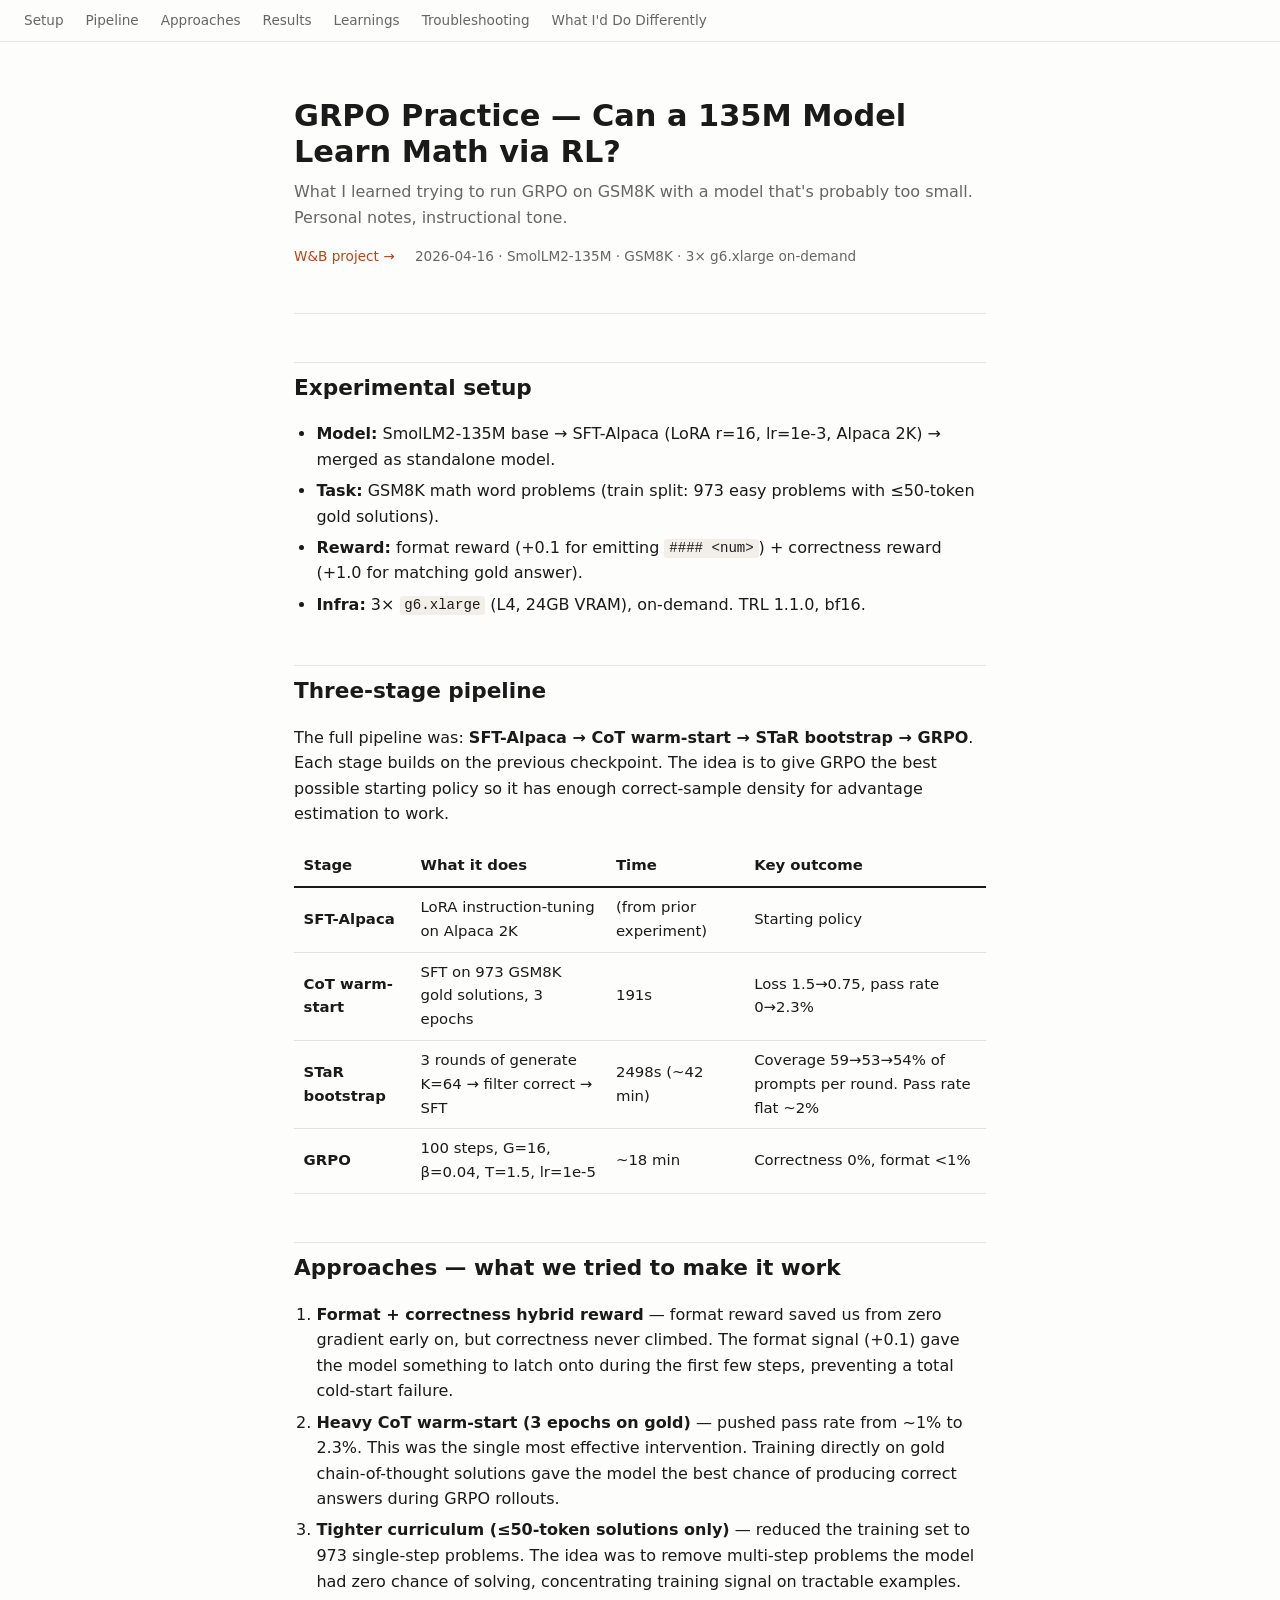
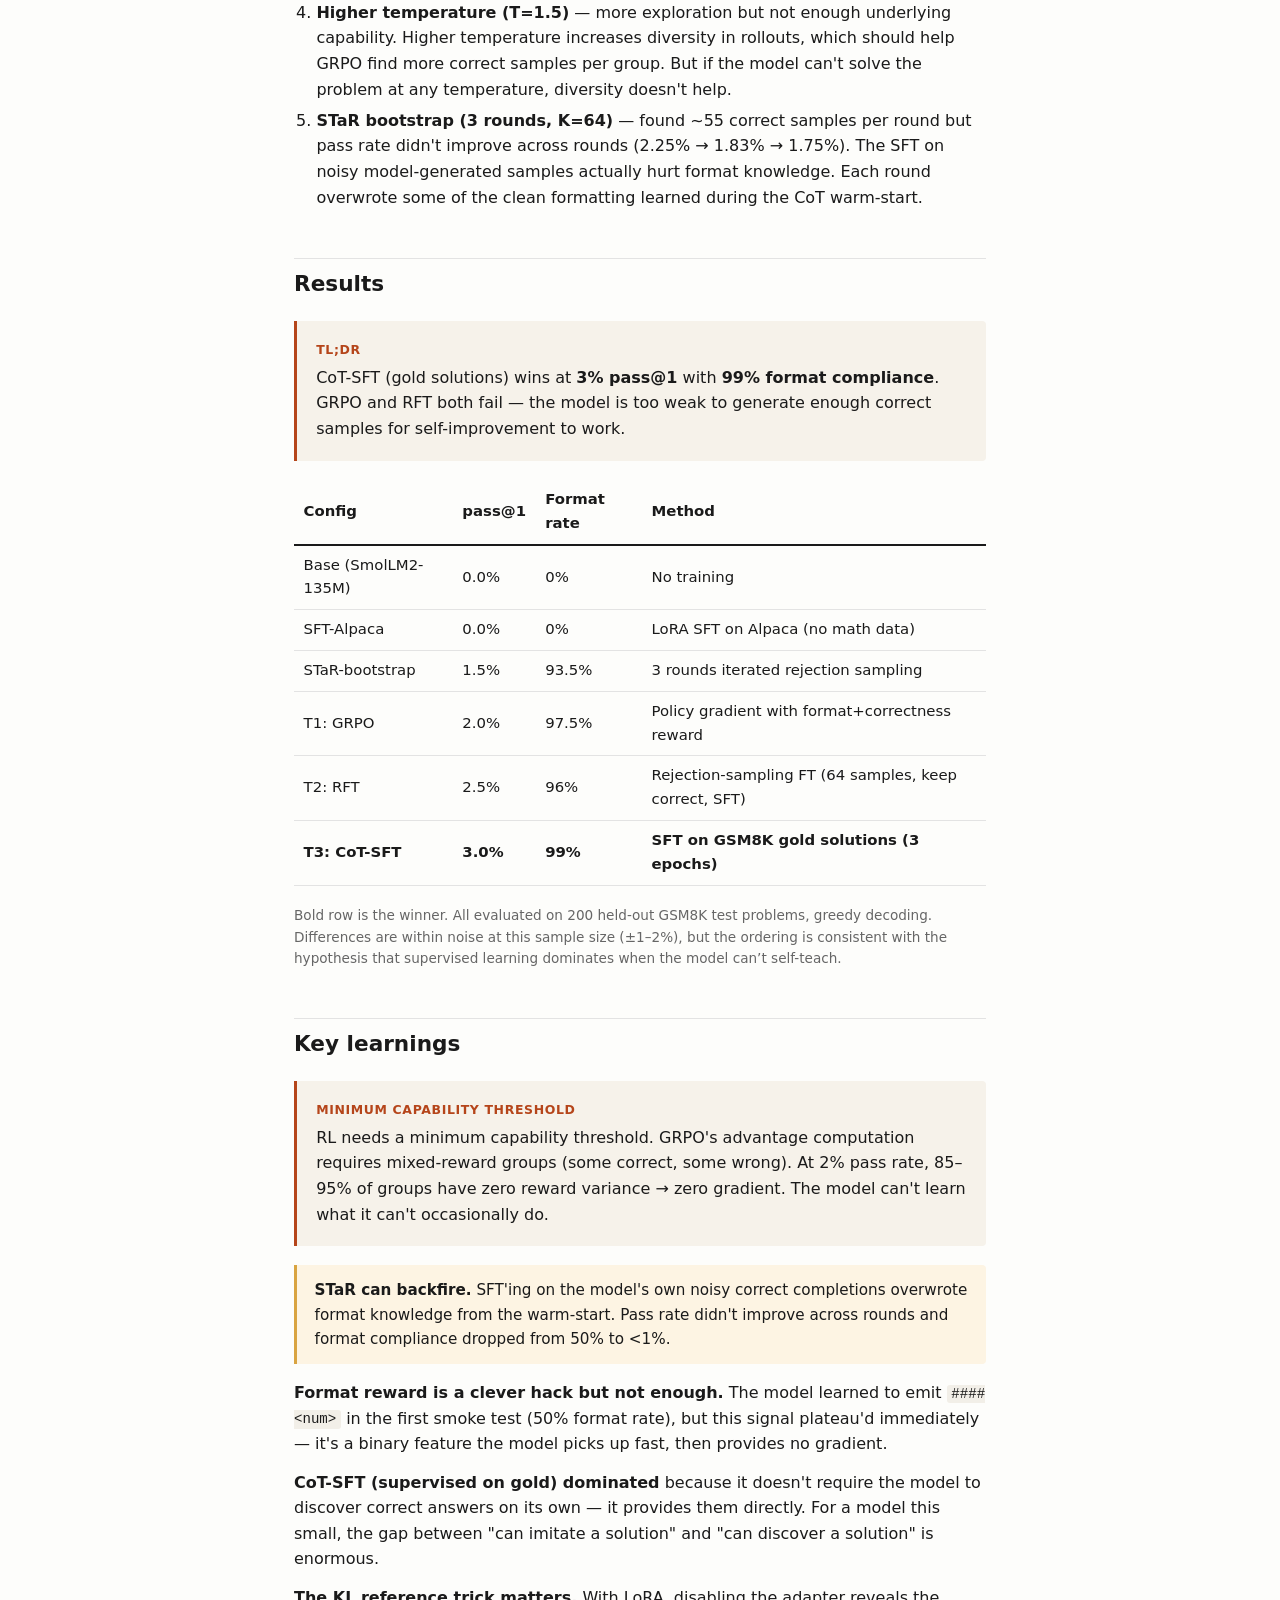
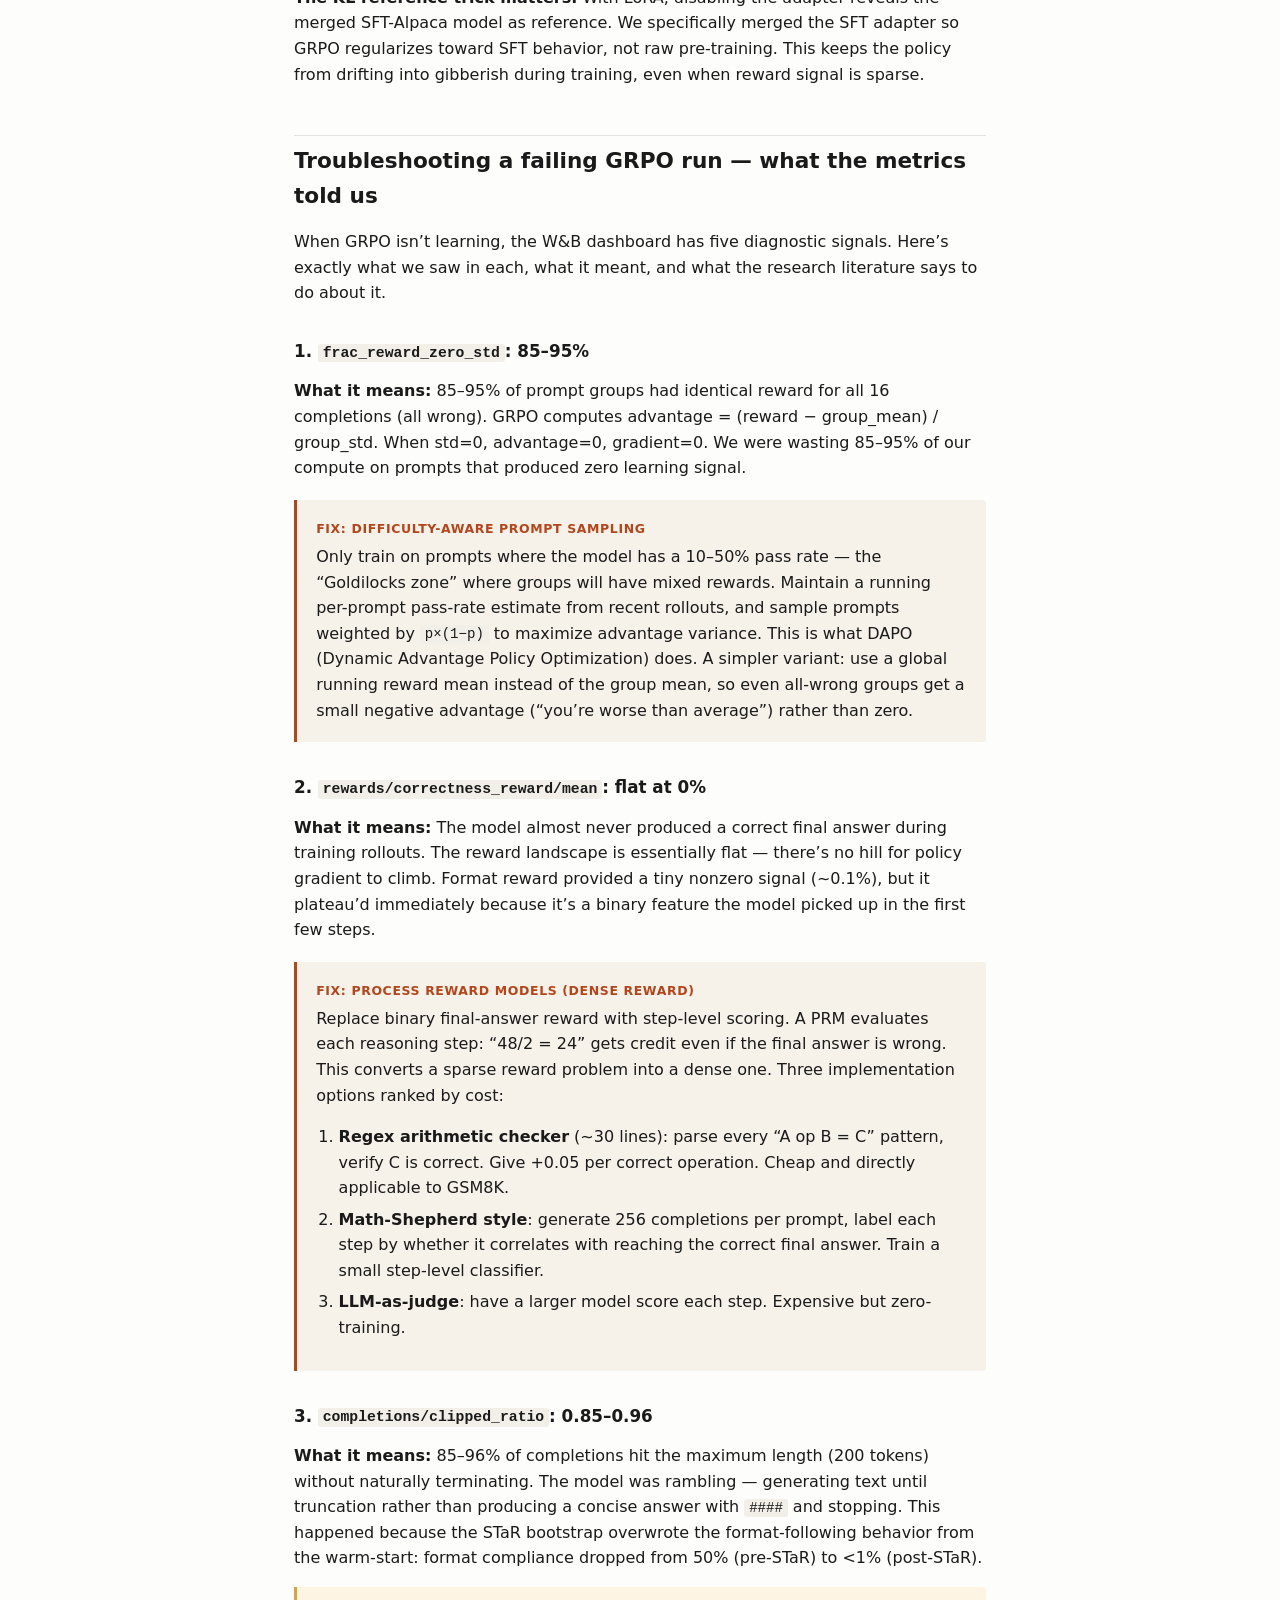
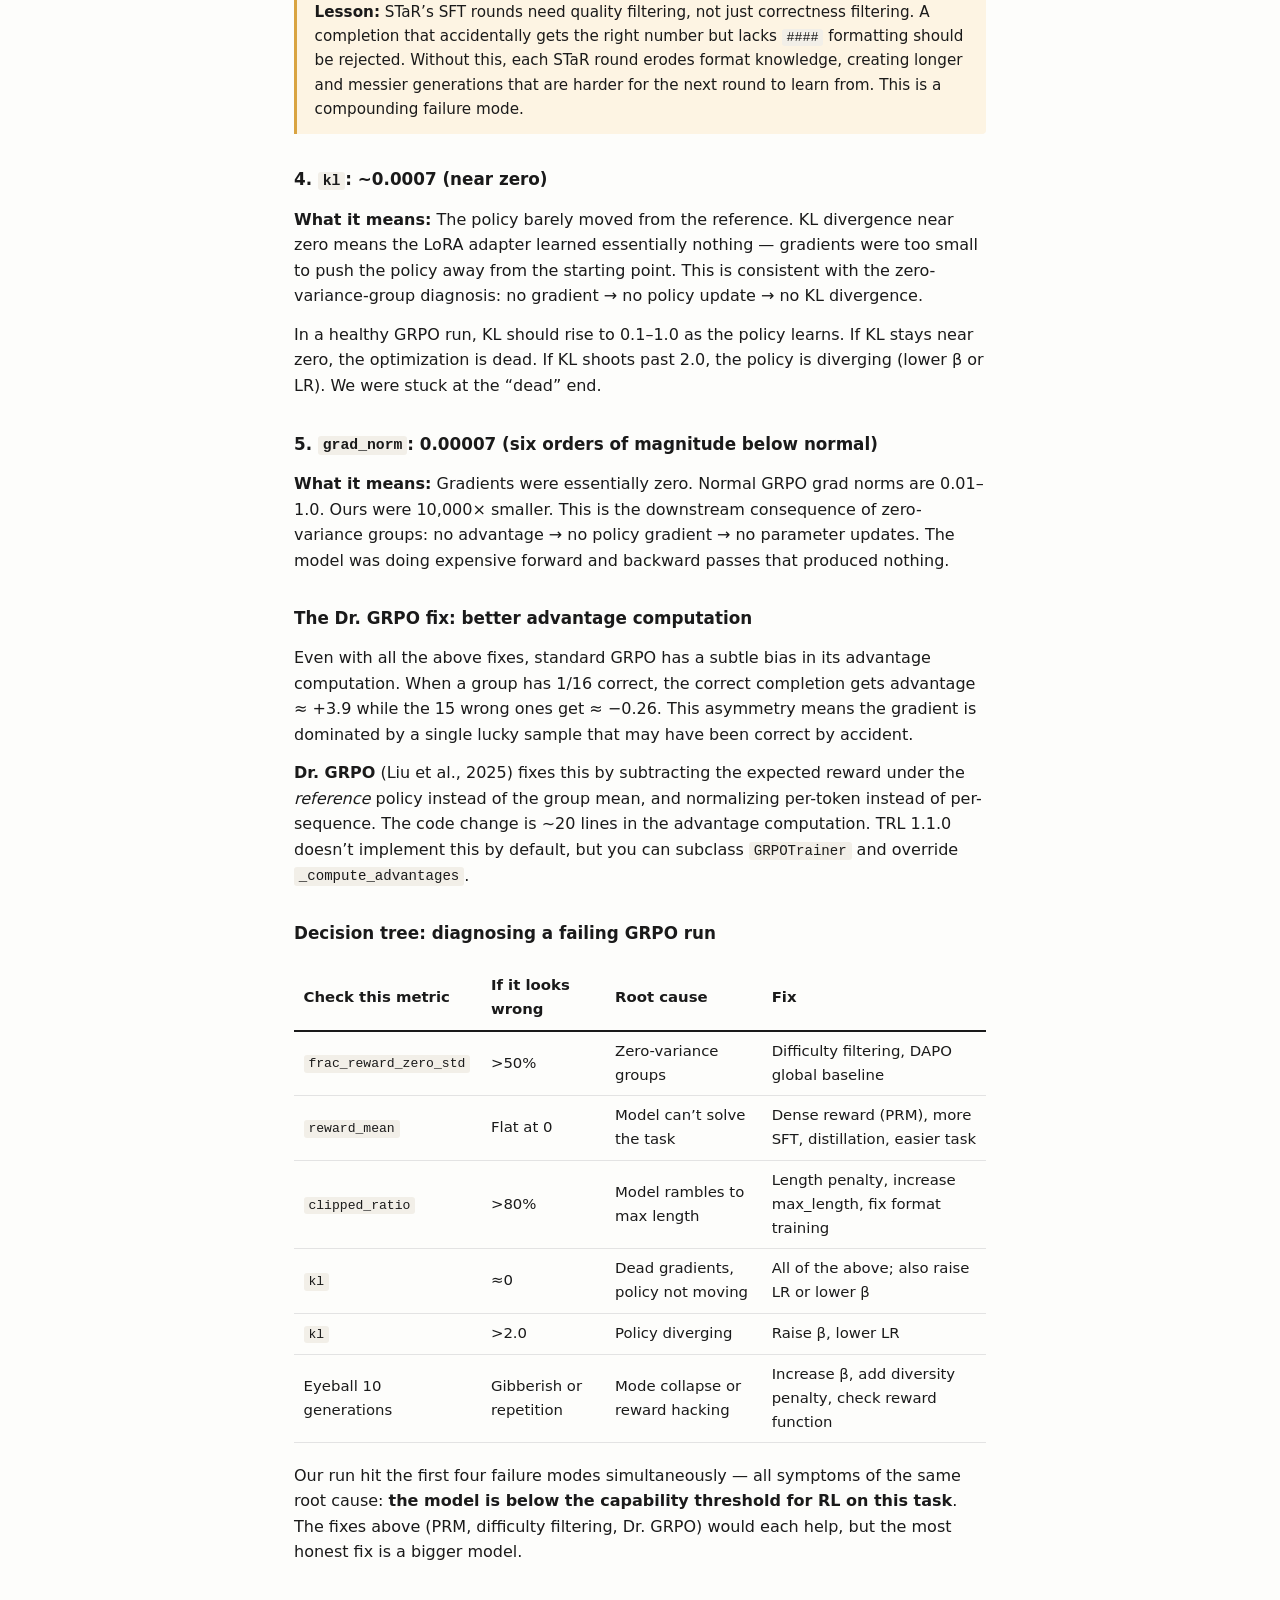
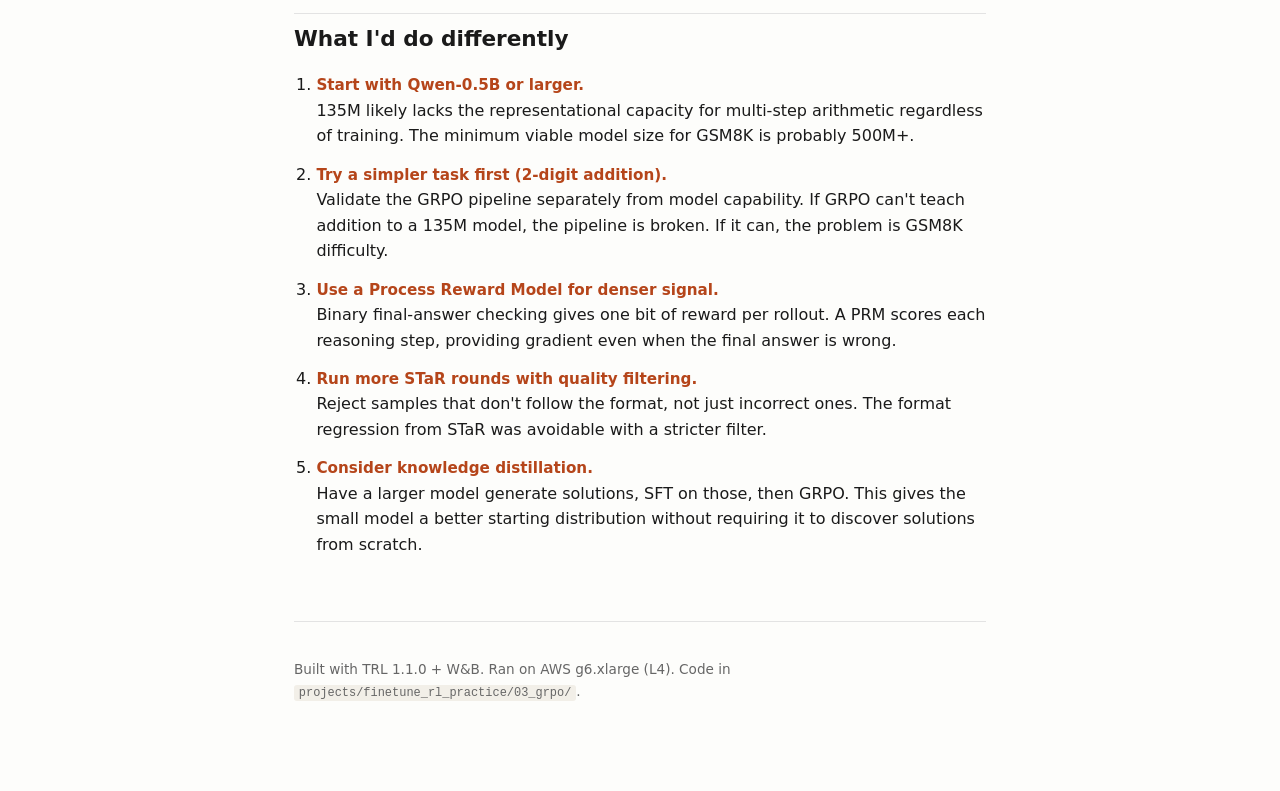
==== docs/index.html @ f8fed6de "Deploy GRPO practice writeup Can a 135M model learn math via GRPO? Spoiler: not really. Writeup with" ====
<!DOCTYPE html>
<html lang="en">
<head>
<meta charset="UTF-8">
<meta name="viewport" content="width=device-width, initial-scale=1.0">
<title>GRPO Practice — Can a 135M Model Learn Math via RL?</title>
<link rel="stylesheet" href="style.css">
</head>
<body>

<nav>
  <a href="#setup">Setup</a>
  <a href="#pipeline">Pipeline</a>
  <a href="#approaches">Approaches</a>
  <a href="#results">Results</a>
  <a href="#learnings">Learnings</a>
  <a href="#troubleshoot">Troubleshooting</a>
  <a href="#next">What I'd Do Differently</a>
</nav>

<main>

<header class="hero">
  <h1>GRPO Practice — Can a 135M Model Learn Math via RL?</h1>
  <p class="tagline">What I learned trying to run GRPO on GSM8K with a model that's probably too small. Personal notes, instructional tone.</p>
  <p class="meta">
    <a href="https://wandb.ai/hiremath-sujai1/grpo-practice" target="_blank">W&amp;B project &rarr;</a>
    <span>2026-04-16 &middot; SmolLM2-135M &middot; GSM8K &middot; 3&times; g6.xlarge on-demand</span>
  </p>
</header>

<section id="setup">
  <h2>Experimental setup</h2>
  <ul>
    <li><strong>Model:</strong> SmolLM2-135M base &rarr; SFT-Alpaca (LoRA r=16, lr=1e-3, Alpaca 2K) &rarr; merged as standalone model.</li>
    <li><strong>Task:</strong> GSM8K math word problems (train split: 973 easy problems with &le;50-token gold solutions).</li>
    <li><strong>Reward:</strong> format reward (+0.1 for emitting <code>#### &lt;num&gt;</code>) + correctness reward (+1.0 for matching gold answer).</li>
    <li><strong>Infra:</strong> 3&times; <code>g6.xlarge</code> (L4, 24GB VRAM), on-demand. TRL 1.1.0, bf16.</li>
  </ul>
</section>

<section id="pipeline">
  <h2>Three-stage pipeline</h2>

  <p>The full pipeline was: <strong>SFT-Alpaca &rarr; CoT warm-start &rarr; STaR bootstrap &rarr; GRPO</strong>. Each stage builds on the previous checkpoint. The idea is to give GRPO the best possible starting policy so it has enough correct-sample density for advantage estimation to work.</p>

  <table>
    <thead>
      <tr>
        <th>Stage</th>
        <th>What it does</th>
        <th>Time</th>
        <th>Key outcome</th>
      </tr>
    </thead>
    <tbody>
      <tr>
        <td><strong>SFT-Alpaca</strong></td>
        <td>LoRA instruction-tuning on Alpaca 2K</td>
        <td>(from prior experiment)</td>
        <td>Starting policy</td>
      </tr>
      <tr>
        <td><strong>CoT warm-start</strong></td>
        <td>SFT on 973 GSM8K gold solutions, 3 epochs</td>
        <td>191s</td>
        <td>Loss 1.5&rarr;0.75, pass rate 0&rarr;2.3%</td>
      </tr>
      <tr>
        <td><strong>STaR bootstrap</strong></td>
        <td>3 rounds of generate K=64 &rarr; filter correct &rarr; SFT</td>
        <td>2498s (~42 min)</td>
        <td>Coverage 59&rarr;53&rarr;54% of prompts per round. Pass rate flat ~2%</td>
      </tr>
      <tr>
        <td><strong>GRPO</strong></td>
        <td>100 steps, G=16, &beta;=0.04, T=1.5, lr=1e-5</td>
        <td>~18 min</td>
        <td>Correctness 0%, format &lt;1%</td>
      </tr>
    </tbody>
  </table>
</section>

<section id="approaches">
  <h2>Approaches &mdash; what we tried to make it work</h2>

  <ol>
    <li>
      <strong>Format + correctness hybrid reward</strong> &mdash; format reward saved us from zero gradient early on, but correctness never climbed. The format signal (+0.1) gave the model something to latch onto during the first few steps, preventing a total cold-start failure.
    </li>
    <li>
      <strong>Heavy CoT warm-start (3 epochs on gold)</strong> &mdash; pushed pass rate from ~1% to 2.3%. This was the single most effective intervention. Training directly on gold chain-of-thought solutions gave the model the best chance of producing correct answers during GRPO rollouts.
    </li>
    <li>
      <strong>Tighter curriculum (&le;50-token solutions only)</strong> &mdash; reduced the training set to 973 single-step problems. The idea was to remove multi-step problems the model had zero chance of solving, concentrating training signal on tractable examples.
    </li>
    <li>
      <strong>Higher temperature (T=1.5)</strong> &mdash; more exploration but not enough underlying capability. Higher temperature increases diversity in rollouts, which should help GRPO find more correct samples per group. But if the model can't solve the problem at any temperature, diversity doesn't help.
    </li>
    <li>
      <strong>STaR bootstrap (3 rounds, K=64)</strong> &mdash; found ~55 correct samples per round but pass rate didn't improve across rounds (2.25% &rarr; 1.83% &rarr; 1.75%). The SFT on noisy model-generated samples actually hurt format knowledge. Each round overwrote some of the clean formatting learned during the CoT warm-start.
    </li>
  </ol>
</section>

<section id="results">
  <h2>Results</h2>

  <div class="callout">
    <p class="label">TL;DR</p>
    <p>CoT-SFT (gold solutions) wins at <strong>3% pass@1</strong> with <strong>99% format compliance</strong>. GRPO and RFT both fail &mdash; the model is too weak to generate enough correct samples for self-improvement to work.</p>
  </div>

  <table>
    <thead>
      <tr>
        <th>Config</th>
        <th>pass@1</th>
        <th>Format rate</th>
        <th>Method</th>
      </tr>
    </thead>
    <tbody>
      <tr>
        <td>Base (SmolLM2-135M)</td>
        <td>0.0%</td>
        <td>0%</td>
        <td>No training</td>
      </tr>
      <tr>
        <td>SFT-Alpaca</td>
        <td>0.0%</td>
        <td>0%</td>
        <td>LoRA SFT on Alpaca (no math data)</td>
      </tr>
      <tr>
        <td>STaR-bootstrap</td>
        <td>1.5%</td>
        <td>93.5%</td>
        <td>3 rounds iterated rejection sampling</td>
      </tr>
      <tr>
        <td>T1: GRPO</td>
        <td>2.0%</td>
        <td>97.5%</td>
        <td>Policy gradient with format+correctness reward</td>
      </tr>
      <tr>
        <td>T2: RFT</td>
        <td>2.5%</td>
        <td>96%</td>
        <td>Rejection-sampling FT (64 samples, keep correct, SFT)</td>
      </tr>
      <tr class="winner">
        <td>T3: CoT-SFT</td>
        <td><strong>3.0%</strong></td>
        <td><strong>99%</strong></td>
        <td>SFT on GSM8K gold solutions (3 epochs)</td>
      </tr>
    </tbody>
  </table>
  <p class="small">Bold row is the winner. All evaluated on 200 held-out GSM8K test problems, greedy decoding. Differences are within noise at this sample size (&plusmn;1&ndash;2%), but the ordering is consistent with the hypothesis that supervised learning dominates when the model can&rsquo;t self-teach.</p>
</section>

<section id="learnings">
  <h2>Key learnings</h2>

  <div class="callout">
    <p class="label">Minimum capability threshold</p>
    <p>RL needs a minimum capability threshold. GRPO's advantage computation requires mixed-reward groups (some correct, some wrong). At 2% pass rate, 85&ndash;95% of groups have zero reward variance &rarr; zero gradient. The model can't learn what it can't occasionally do.</p>
  </div>

  <div class="warn">
    <strong>STaR can backfire.</strong> SFT'ing on the model's own noisy correct completions overwrote format knowledge from the warm-start. Pass rate didn't improve across rounds and format compliance dropped from 50% to &lt;1%.
  </div>

  <p><strong>Format reward is a clever hack but not enough.</strong> The model learned to emit <code>#### &lt;num&gt;</code> in the first smoke test (50% format rate), but this signal plateau'd immediately &mdash; it's a binary feature the model picks up fast, then provides no gradient.</p>

  <p><strong>CoT-SFT (supervised on gold) dominated</strong> because it doesn't require the model to discover correct answers on its own &mdash; it provides them directly. For a model this small, the gap between "can imitate a solution" and "can discover a solution" is enormous.</p>

  <p><strong>The KL reference trick matters.</strong> With LoRA, disabling the adapter reveals the merged SFT-Alpaca model as reference. We specifically merged the SFT adapter so GRPO regularizes toward SFT behavior, not raw pre-training. This keeps the policy from drifting into gibberish during training, even when reward signal is sparse.</p>
</section>

<section id="troubleshoot">
  <h2>Troubleshooting a failing GRPO run &mdash; what the metrics told us</h2>

  <p>When GRPO isn&rsquo;t learning, the W&amp;B dashboard has five diagnostic signals. Here&rsquo;s exactly what we saw in each, what it meant, and what the research literature says to do about it.</p>

  <h3>1. <code>frac_reward_zero_std</code>: 85&ndash;95%</h3>
  <p><strong>What it means:</strong> 85&ndash;95% of prompt groups had identical reward for all 16 completions (all wrong). GRPO computes advantage = (reward &minus; group_mean) / group_std. When std=0, advantage=0, gradient=0. We were wasting 85&ndash;95% of our compute on prompts that produced zero learning signal.</p>
  <div class="callout">
    <p class="label">Fix: difficulty-aware prompt sampling</p>
    <p>Only train on prompts where the model has a 10&ndash;50% pass rate &mdash; the &ldquo;Goldilocks zone&rdquo; where groups will have mixed rewards. Maintain a running per-prompt pass-rate estimate from recent rollouts, and sample prompts weighted by <code>p&times;(1&minus;p)</code> to maximize advantage variance. This is what DAPO (Dynamic Advantage Policy Optimization) does. A simpler variant: use a global running reward mean instead of the group mean, so even all-wrong groups get a small negative advantage (&ldquo;you&rsquo;re worse than average&rdquo;) rather than zero.</p>
  </div>

  <h3>2. <code>rewards/correctness_reward/mean</code>: flat at 0%</h3>
  <p><strong>What it means:</strong> The model almost never produced a correct final answer during training rollouts. The reward landscape is essentially flat &mdash; there&rsquo;s no hill for policy gradient to climb. Format reward provided a tiny nonzero signal (~0.1%), but it plateau&rsquo;d immediately because it&rsquo;s a binary feature the model picked up in the first few steps.</p>
  <div class="callout">
    <p class="label">Fix: Process Reward Models (dense reward)</p>
    <p>Replace binary final-answer reward with step-level scoring. A PRM evaluates each reasoning step: &ldquo;48/2 = 24&rdquo; gets credit even if the final answer is wrong. This converts a sparse reward problem into a dense one. Three implementation options ranked by cost:</p>
    <ol>
      <li><strong>Regex arithmetic checker</strong> (~30 lines): parse every &ldquo;A op B = C&rdquo; pattern, verify C is correct. Give +0.05 per correct operation. Cheap and directly applicable to GSM8K.</li>
      <li><strong>Math-Shepherd style</strong>: generate 256 completions per prompt, label each step by whether it correlates with reaching the correct final answer. Train a small step-level classifier.</li>
      <li><strong>LLM-as-judge</strong>: have a larger model score each step. Expensive but zero-training.</li>
    </ol>
  </div>

  <h3>3. <code>completions/clipped_ratio</code>: 0.85&ndash;0.96</h3>
  <p><strong>What it means:</strong> 85&ndash;96% of completions hit the maximum length (200 tokens) without naturally terminating. The model was rambling &mdash; generating text until truncation rather than producing a concise answer with <code>####</code> and stopping. This happened because the STaR bootstrap overwrote the format-following behavior from the warm-start: format compliance dropped from 50% (pre-STaR) to &lt;1% (post-STaR).</p>
  <div class="warn">
    <strong>Lesson:</strong> STaR&rsquo;s SFT rounds need quality filtering, not just correctness filtering. A completion that accidentally gets the right number but lacks <code>####</code> formatting should be rejected. Without this, each STaR round erodes format knowledge, creating longer and messier generations that are harder for the next round to learn from. This is a compounding failure mode.
  </div>

  <h3>4. <code>kl</code>: ~0.0007 (near zero)</h3>
  <p><strong>What it means:</strong> The policy barely moved from the reference. KL divergence near zero means the LoRA adapter learned essentially nothing &mdash; gradients were too small to push the policy away from the starting point. This is consistent with the zero-variance-group diagnosis: no gradient &rarr; no policy update &rarr; no KL divergence.</p>
  <p>In a healthy GRPO run, KL should rise to 0.1&ndash;1.0 as the policy learns. If KL stays near zero, the optimization is dead. If KL shoots past 2.0, the policy is diverging (lower &beta; or LR). We were stuck at the &ldquo;dead&rdquo; end.</p>

  <h3>5. <code>grad_norm</code>: 0.00007 (six orders of magnitude below normal)</h3>
  <p><strong>What it means:</strong> Gradients were essentially zero. Normal GRPO grad norms are 0.01&ndash;1.0. Ours were 10,000&times; smaller. This is the downstream consequence of zero-variance groups: no advantage &rarr; no policy gradient &rarr; no parameter updates. The model was doing expensive forward and backward passes that produced nothing.</p>

  <h3>The Dr. GRPO fix: better advantage computation</h3>
  <p>Even with all the above fixes, standard GRPO has a subtle bias in its advantage computation. When a group has 1/16 correct, the correct completion gets advantage &asymp; +3.9 while the 15 wrong ones get &asymp; &minus;0.26. This asymmetry means the gradient is dominated by a single lucky sample that may have been correct by accident.</p>
  <p><strong>Dr. GRPO</strong> (Liu et al., 2025) fixes this by subtracting the expected reward under the <em>reference</em> policy instead of the group mean, and normalizing per-token instead of per-sequence. The code change is ~20 lines in the advantage computation. TRL 1.1.0 doesn&rsquo;t implement this by default, but you can subclass <code>GRPOTrainer</code> and override <code>_compute_advantages</code>.</p>

  <h3>Decision tree: diagnosing a failing GRPO run</h3>
  <table>
    <thead>
      <tr><th>Check this metric</th><th>If it looks wrong</th><th>Root cause</th><th>Fix</th></tr>
    </thead>
    <tbody>
      <tr>
        <td><code>frac_reward_zero_std</code></td>
        <td>&gt;50%</td>
        <td>Zero-variance groups</td>
        <td>Difficulty filtering, DAPO global baseline</td>
      </tr>
      <tr>
        <td><code>reward_mean</code></td>
        <td>Flat at 0</td>
        <td>Model can&rsquo;t solve the task</td>
        <td>Dense reward (PRM), more SFT, distillation, easier task</td>
      </tr>
      <tr>
        <td><code>clipped_ratio</code></td>
        <td>&gt;80%</td>
        <td>Model rambles to max length</td>
        <td>Length penalty, increase max_length, fix format training</td>
      </tr>
      <tr>
        <td><code>kl</code></td>
        <td>&asymp;0</td>
        <td>Dead gradients, policy not moving</td>
        <td>All of the above; also raise LR or lower &beta;</td>
      </tr>
      <tr>
        <td><code>kl</code></td>
        <td>&gt;2.0</td>
        <td>Policy diverging</td>
        <td>Raise &beta;, lower LR</td>
      </tr>
      <tr>
        <td>Eyeball 10 generations</td>
        <td>Gibberish or repetition</td>
        <td>Mode collapse or reward hacking</td>
        <td>Increase &beta;, add diversity penalty, check reward function</td>
      </tr>
    </tbody>
  </table>

  <p>Our run hit the first four failure modes simultaneously &mdash; all symptoms of the same root cause: <strong>the model is below the capability threshold for RL on this task</strong>. The fixes above (PRM, difficulty filtering, Dr. GRPO) would each help, but the most honest fix is a bigger model.</p>
</section>

<section id="next">
  <h2>What I'd do differently</h2>

  <ol class="next">
    <li>
      <strong>Start with Qwen-0.5B or larger.</strong>
      135M likely lacks the representational capacity for multi-step arithmetic regardless of training. The minimum viable model size for GSM8K is probably 500M+.
    </li>
    <li>
      <strong>Try a simpler task first (2-digit addition).</strong>
      Validate the GRPO pipeline separately from model capability. If GRPO can't teach addition to a 135M model, the pipeline is broken. If it can, the problem is GSM8K difficulty.
    </li>
    <li>
      <strong>Use a Process Reward Model for denser signal.</strong>
      Binary final-answer checking gives one bit of reward per rollout. A PRM scores each reasoning step, providing gradient even when the final answer is wrong.
    </li>
    <li>
      <strong>Run more STaR rounds with quality filtering.</strong>
      Reject samples that don't follow the format, not just incorrect ones. The format regression from STaR was avoidable with a stricter filter.
    </li>
    <li>
      <strong>Consider knowledge distillation.</strong>
      Have a larger model generate solutions, SFT on those, then GRPO. This gives the small model a better starting distribution without requiring it to discover solutions from scratch.
    </li>
  </ol>
</section>

<footer>
  <p>
    Built with TRL 1.1.0 + W&amp;B. Ran on AWS g6.xlarge (L4).
    Code in <code>projects/finetune_rl_practice/03_grpo/</code>.
  </p>
</footer>

</main>
</body>
</html>
---- docs/style.css ----
:root {
  --ink: #1a1a1a;
  --dim: #666;
  --rule: #e3e3e3;
  --bg: #fdfdfb;
  --accent: #b5451a;
  --callout-bg: #f6f2ea;
  --code-bg: #f2efe8;
  --warn-bg: #fdf4e3;
  --warn-border: #d9a441;
}

* { box-sizing: border-box; }

html { scroll-behavior: smooth; scroll-padding-top: 3.5rem; }

body {
  margin: 0;
  background: var(--bg);
  color: var(--ink);
  font-family: -apple-system, BlinkMacSystemFont, "Segoe UI", system-ui, sans-serif;
  font-size: 16px;
  line-height: 1.6;
}

nav {
  position: sticky;
  top: 0;
  background: var(--bg);
  border-bottom: 1px solid var(--rule);
  padding: 0.6rem 1.5rem;
  z-index: 10;
  font-size: 0.85rem;
}
nav a {
  margin-right: 1.1rem;
  color: var(--dim);
  text-decoration: none;
}
nav a:hover { color: var(--ink); }

main {
  max-width: 740px;
  margin: 0 auto;
  padding: 2rem 1.5rem 5rem;
}

header.hero {
  padding: 1.5rem 0 2rem;
  border-bottom: 1px solid var(--rule);
  margin-bottom: 2rem;
}
header.hero h1 {
  font-size: 1.9rem;
  line-height: 1.2;
  margin: 0 0 0.5rem;
  font-weight: 600;
}
header.hero .tagline {
  color: var(--dim);
  font-size: 1rem;
  margin: 0 0 1rem;
}
header.hero .meta {
  font-size: 0.85rem;
  color: var(--dim);
}
header.hero .meta a {
  color: var(--accent);
  text-decoration: none;
  margin-right: 1rem;
}
header.hero .meta a:hover { text-decoration: underline; }

h2 {
  font-size: 1.35rem;
  font-weight: 600;
  margin-top: 3rem;
  margin-bottom: 1rem;
  padding-top: 0.5rem;
  border-top: 1px solid var(--rule);
}
h3 {
  font-size: 1.05rem;
  font-weight: 600;
  margin-top: 2rem;
  margin-bottom: 0.6rem;
}

p { margin: 0.8rem 0; }

code {
  background: var(--code-bg);
  padding: 0.08rem 0.3rem;
  border-radius: 3px;
  font-family: "SF Mono", Menlo, Consolas, monospace;
  font-size: 0.88em;
}
pre {
  background: var(--code-bg);
  padding: 0.8rem 1rem;
  border-radius: 4px;
  overflow-x: auto;
  font-size: 0.85rem;
  line-height: 1.5;
}
pre code { background: transparent; padding: 0; }

.callout {
  background: var(--callout-bg);
  border-left: 3px solid var(--accent);
  padding: 0.9rem 1.2rem;
  margin: 1.2rem 0;
  border-radius: 0 4px 4px 0;
}
.callout p { margin: 0.3rem 0; }
.callout .label {
  font-size: 0.78rem;
  text-transform: uppercase;
  letter-spacing: 0.05em;
  color: var(--accent);
  font-weight: 600;
  margin-bottom: 0.3rem;
}

.warn {
  background: var(--warn-bg);
  border-left: 3px solid var(--warn-border);
  padding: 0.8rem 1.1rem;
  margin: 1rem 0;
  border-radius: 0 4px 4px 0;
  font-size: 0.95rem;
}

table {
  border-collapse: collapse;
  width: 100%;
  margin: 1.2rem 0;
  font-size: 0.93rem;
}
thead th {
  border-bottom: 2px solid var(--ink);
  padding: 0.5rem 0.6rem;
  text-align: left;
  font-weight: 600;
}
tbody td {
  border-bottom: 1px solid var(--rule);
  padding: 0.5rem 0.6rem;
}
tbody tr.winner td { font-weight: 600; }

figure {
  margin: 1.5rem 0;
  padding: 0;
}
figure img {
  display: block;
  width: 100%;
  height: auto;
  border: 1px solid var(--rule);
  border-radius: 4px;
}
figcaption {
  font-size: 0.85rem;
  color: var(--dim);
  margin-top: 0.5rem;
  font-style: italic;
}

ul, ol { padding-left: 1.4rem; }
li { margin: 0.35rem 0; }

.bugs li { margin: 0.8rem 0; }
.bugs li strong { color: var(--ink); }

.next li {
  margin-bottom: 0.8rem;
}
.next li strong { display: block; color: var(--accent); font-size: 0.95rem; }

footer {
  margin-top: 4rem;
  padding-top: 1.5rem;
  border-top: 1px solid var(--rule);
  font-size: 0.85rem;
  color: var(--dim);
}
footer a { color: var(--accent); text-decoration: none; }
footer a:hover { text-decoration: underline; }

.small { font-size: 0.85rem; color: var(--dim); }

@media (max-width: 640px) {
  main { padding: 1rem; }
  header.hero h1 { font-size: 1.5rem; }
  nav { font-size: 0.75rem; padding: 0.5rem 0.8rem; }
  nav a { margin-right: 0.7rem; }
}
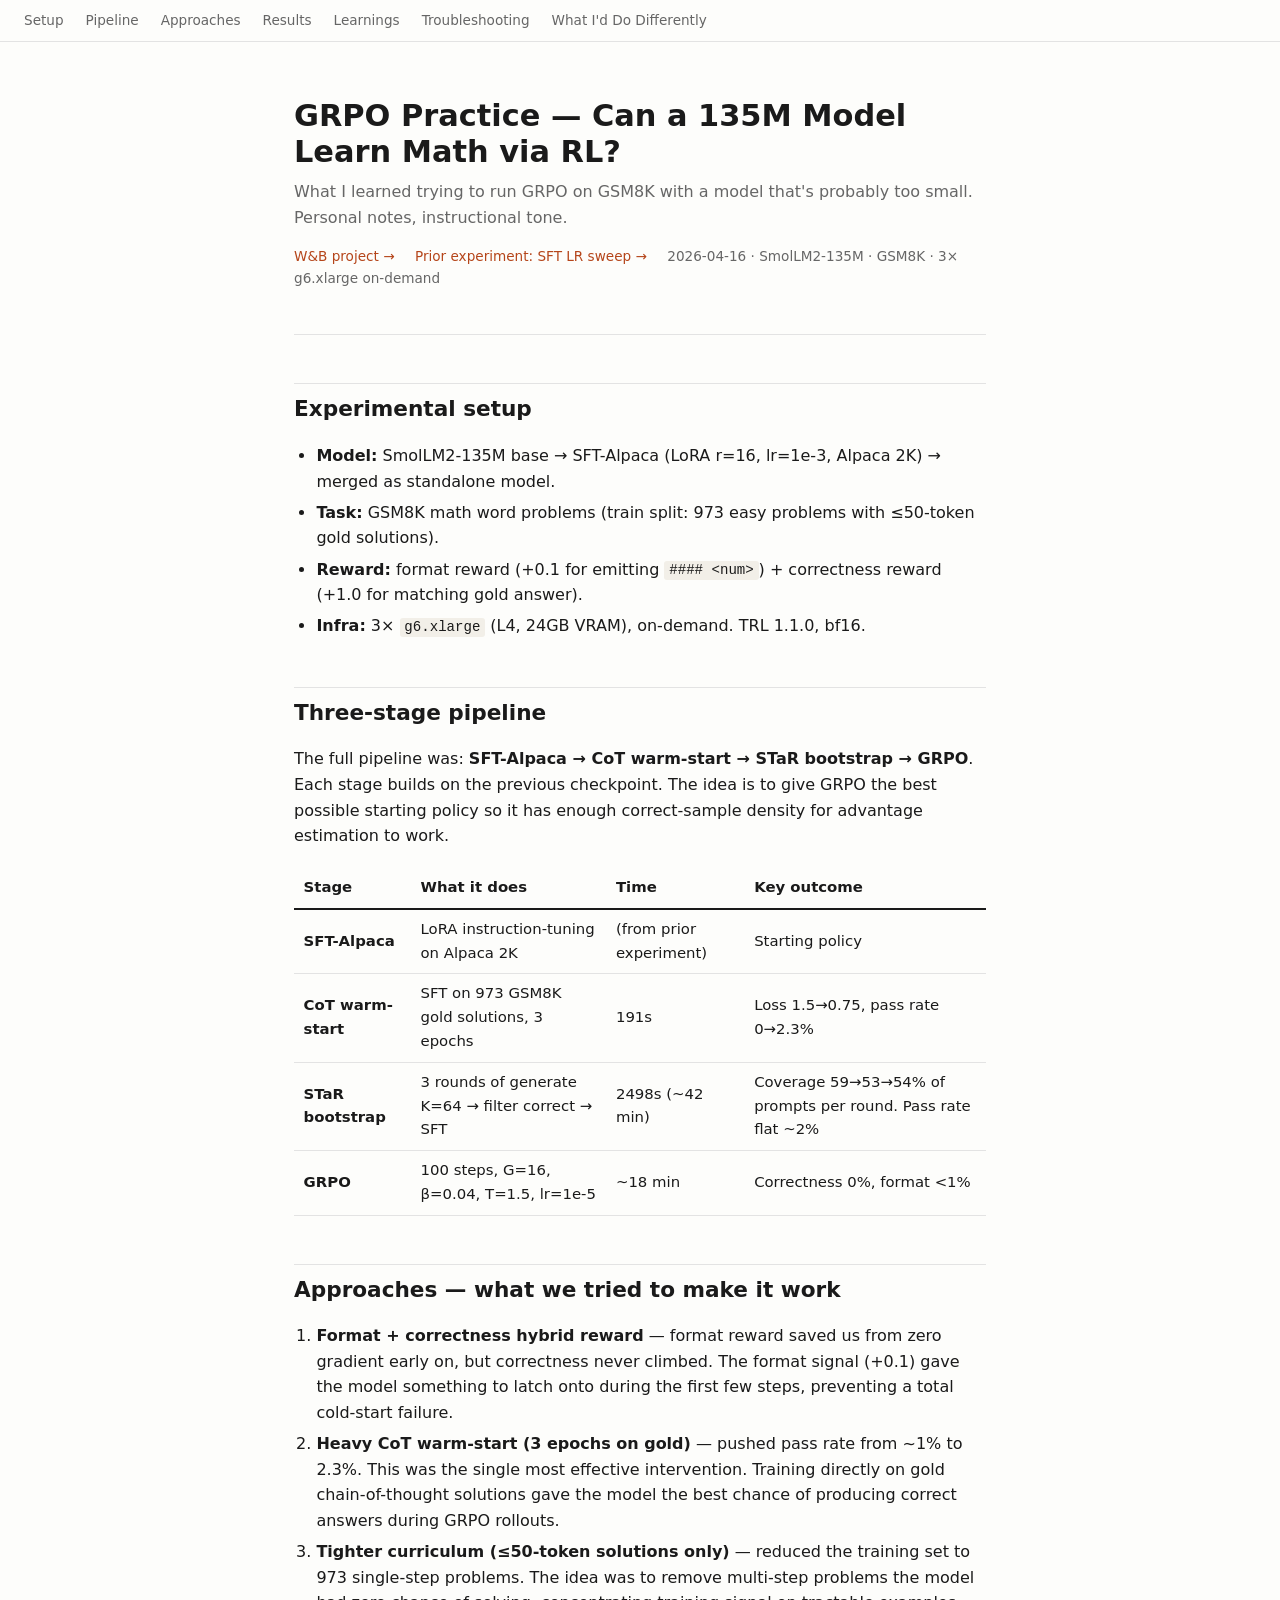
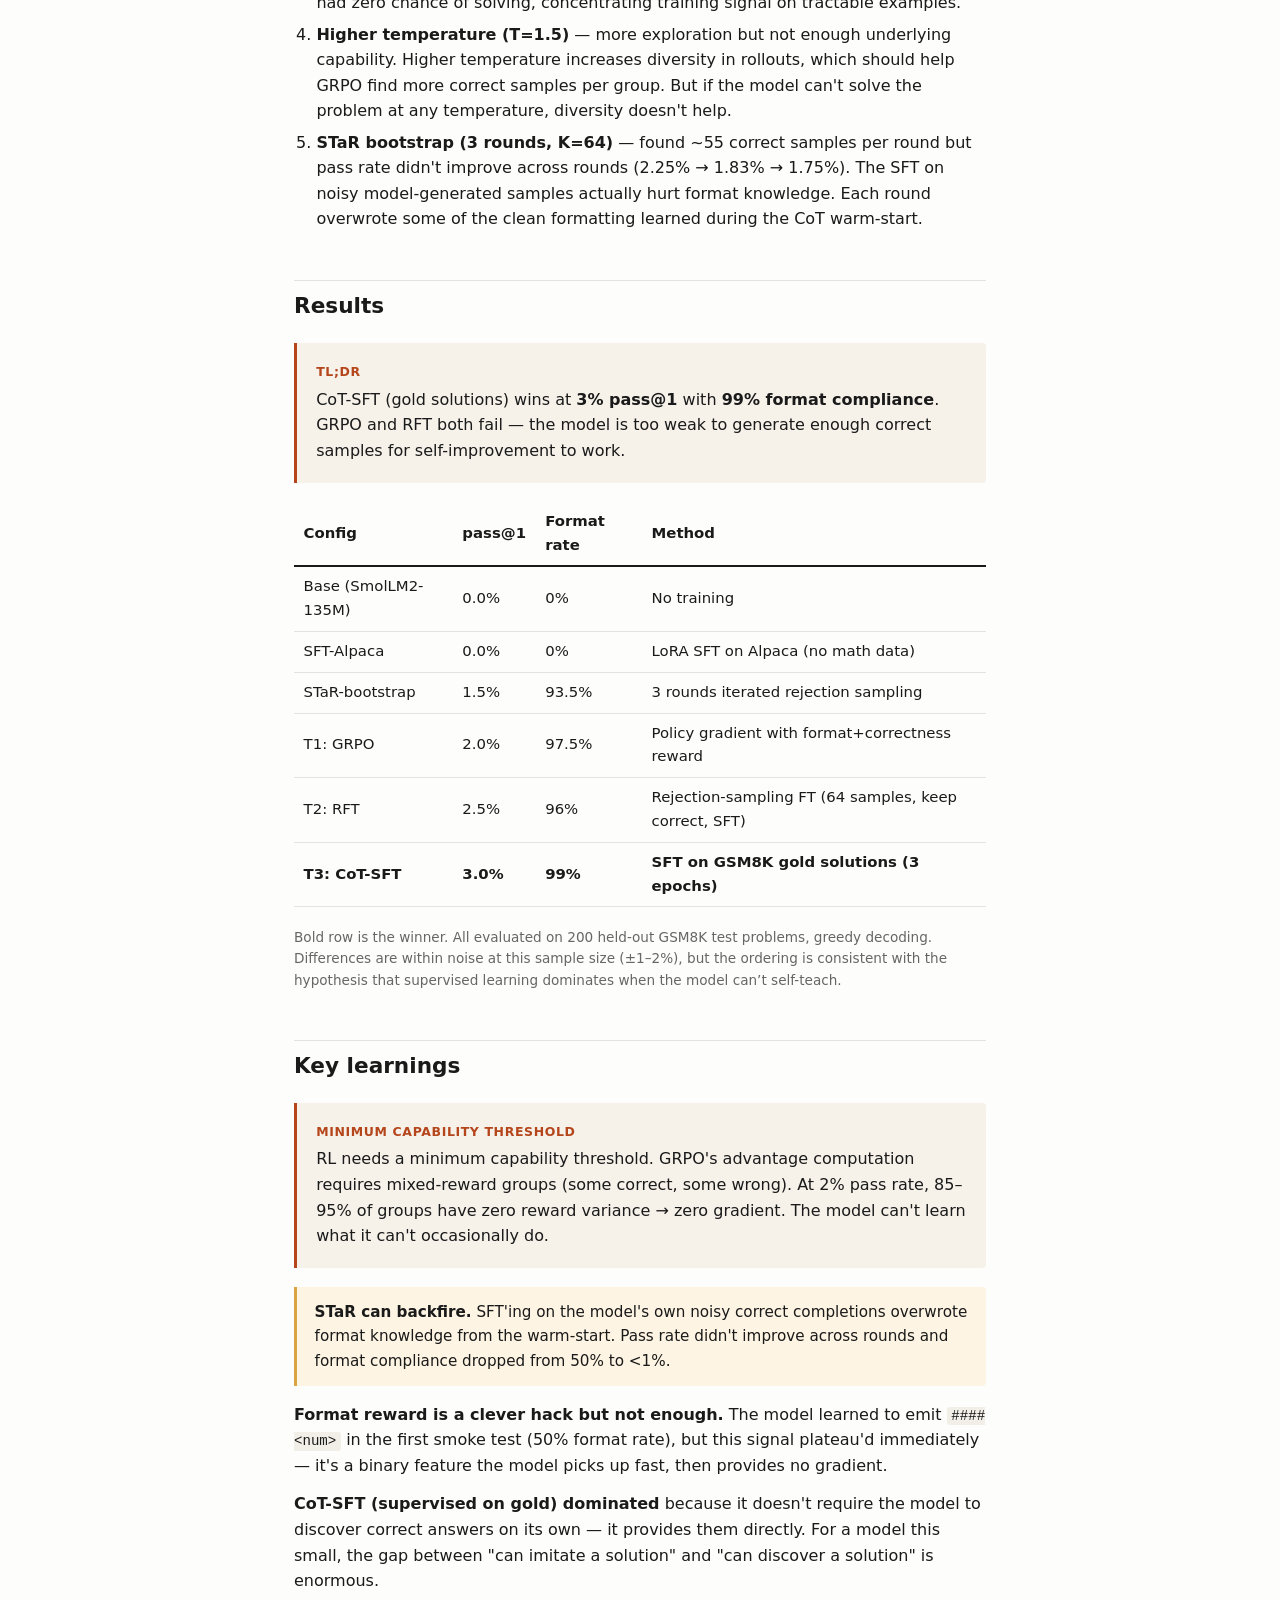
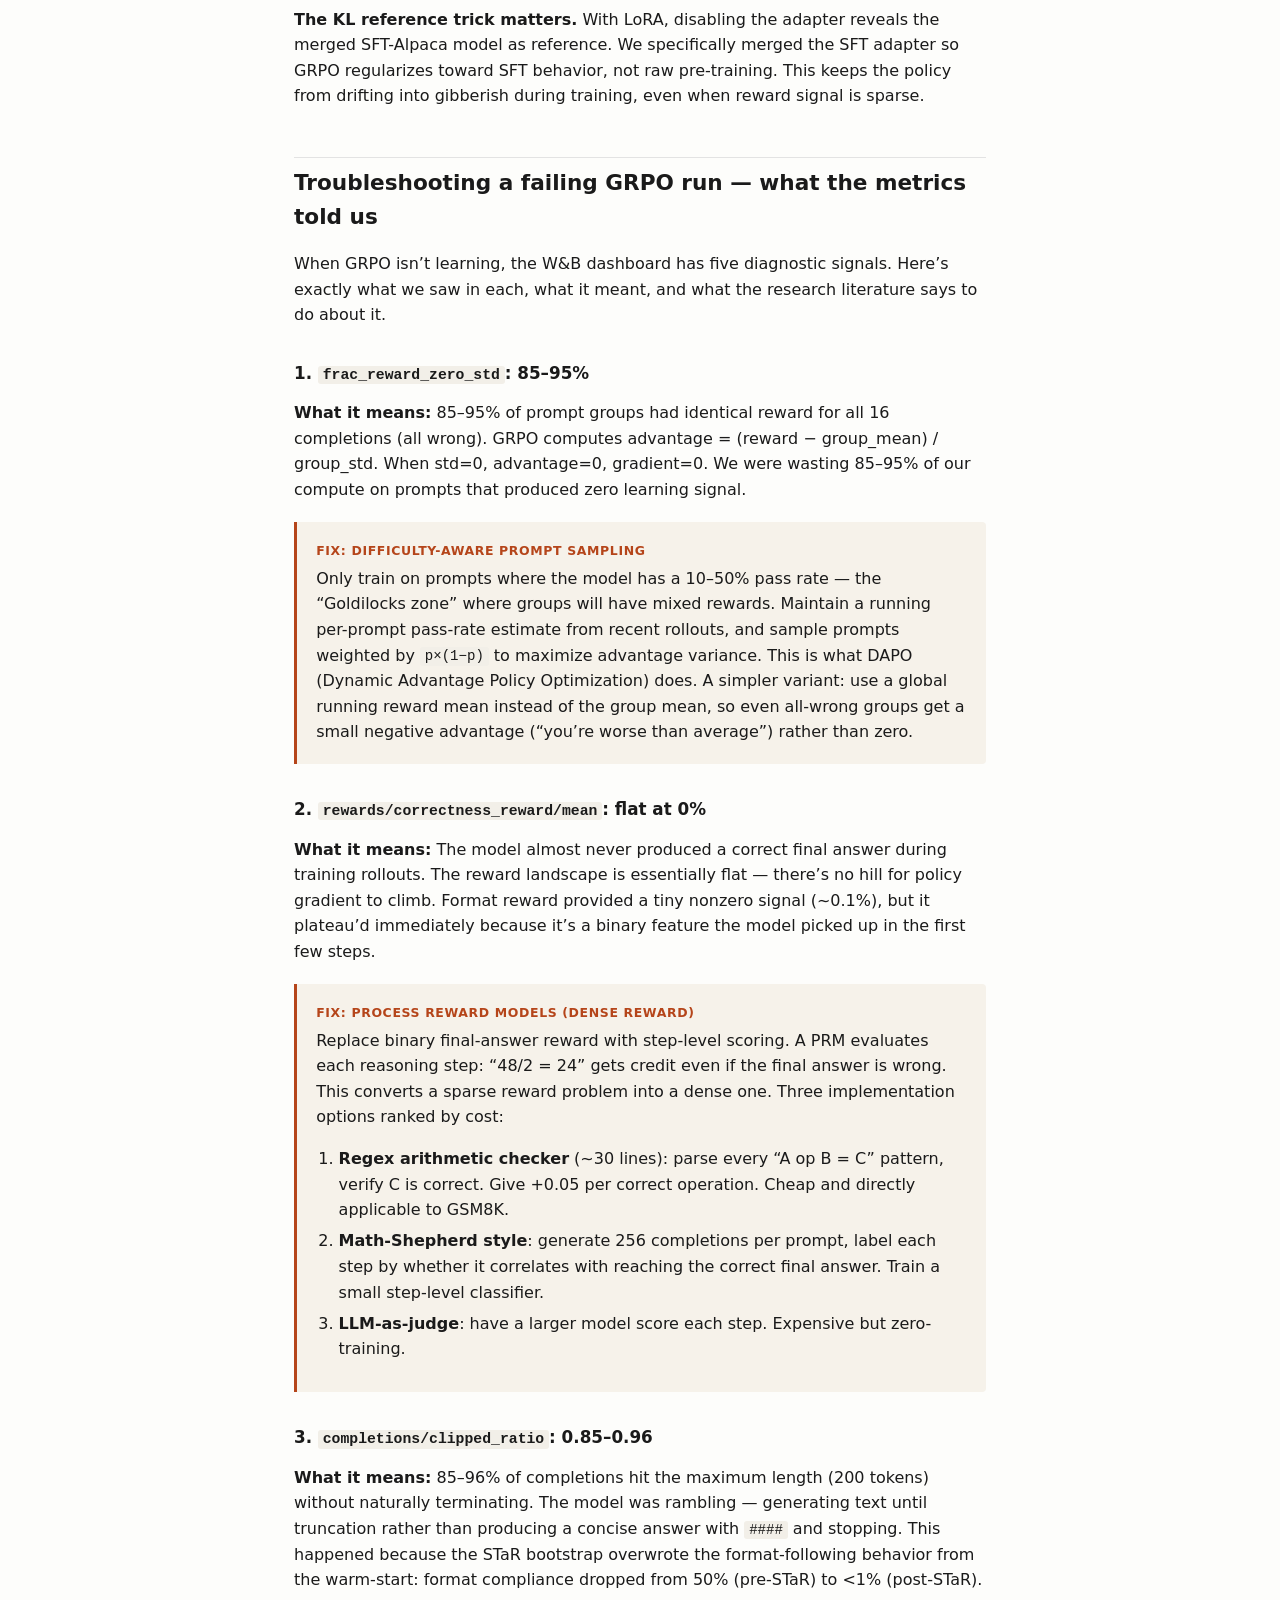
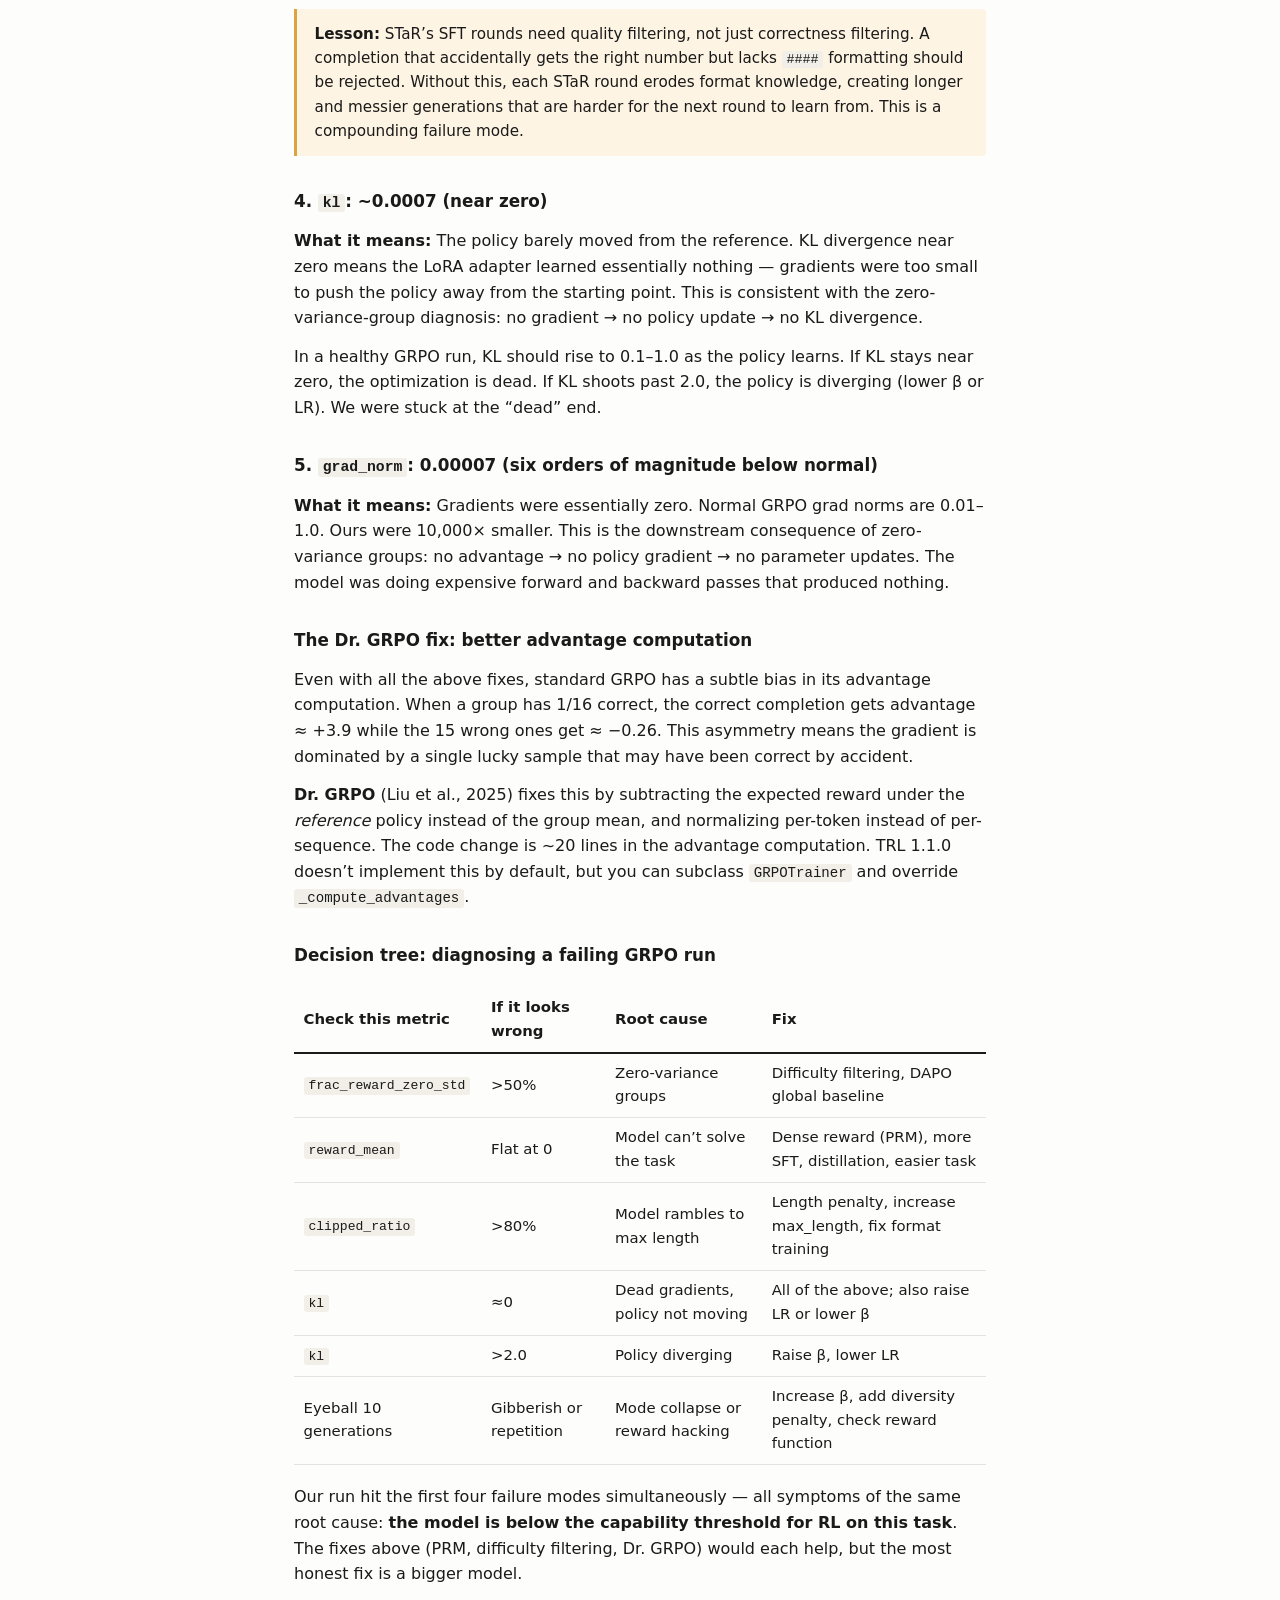
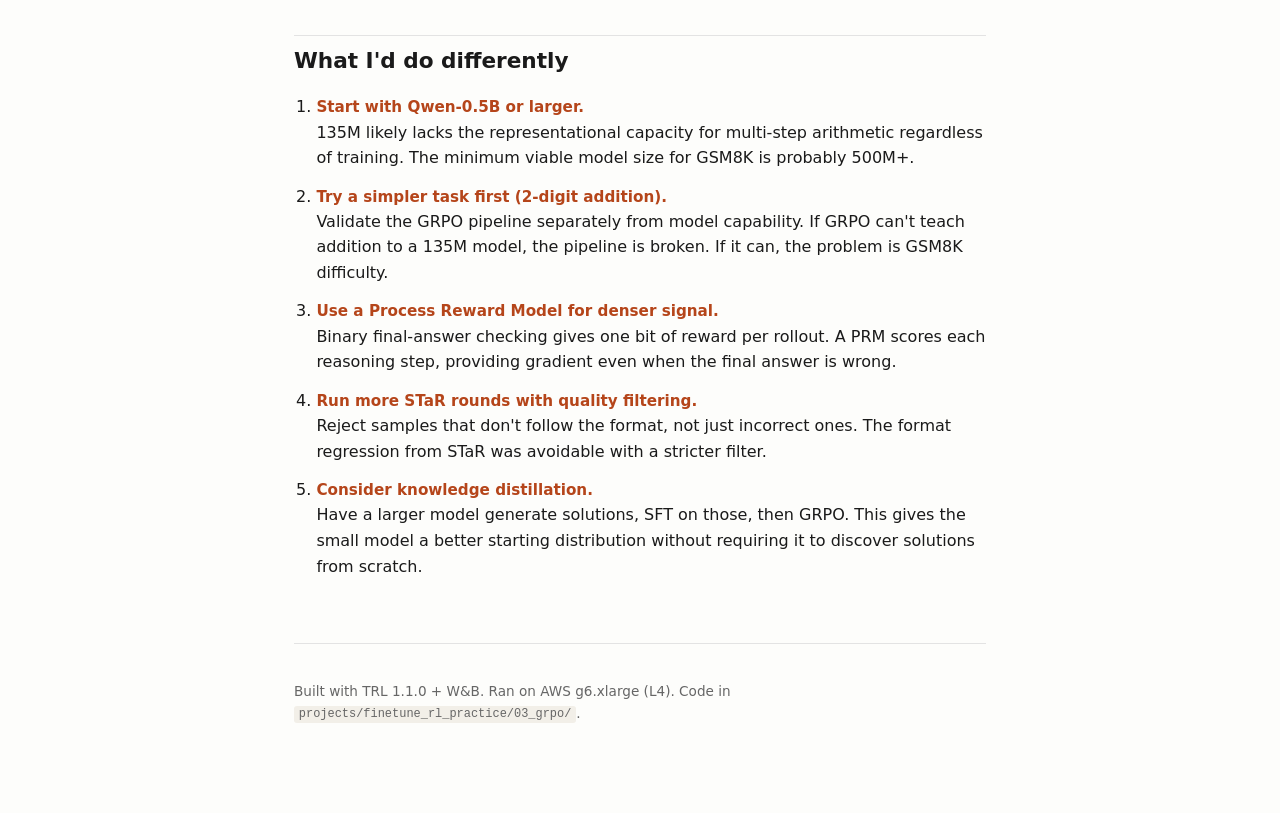
==== commit 45404dcf: "Add link to SFT writeup in hero meta" ====
--- a/docs/index.html
+++ b/docs/index.html
@@ -25,6 +25,7 @@
   <p class="tagline">What I learned trying to run GRPO on GSM8K with a model that's probably too small. Personal notes, instructional tone.</p>
   <p class="meta">
     <a href="https://wandb.ai/hiremath-sujai1/grpo-practice" target="_blank">W&amp;B project &rarr;</a>
+    <a href="sft.html">Prior experiment: SFT LR sweep &rarr;</a>
     <span>2026-04-16 &middot; SmolLM2-135M &middot; GSM8K &middot; 3&times; g6.xlarge on-demand</span>
   </p>
 </header>
